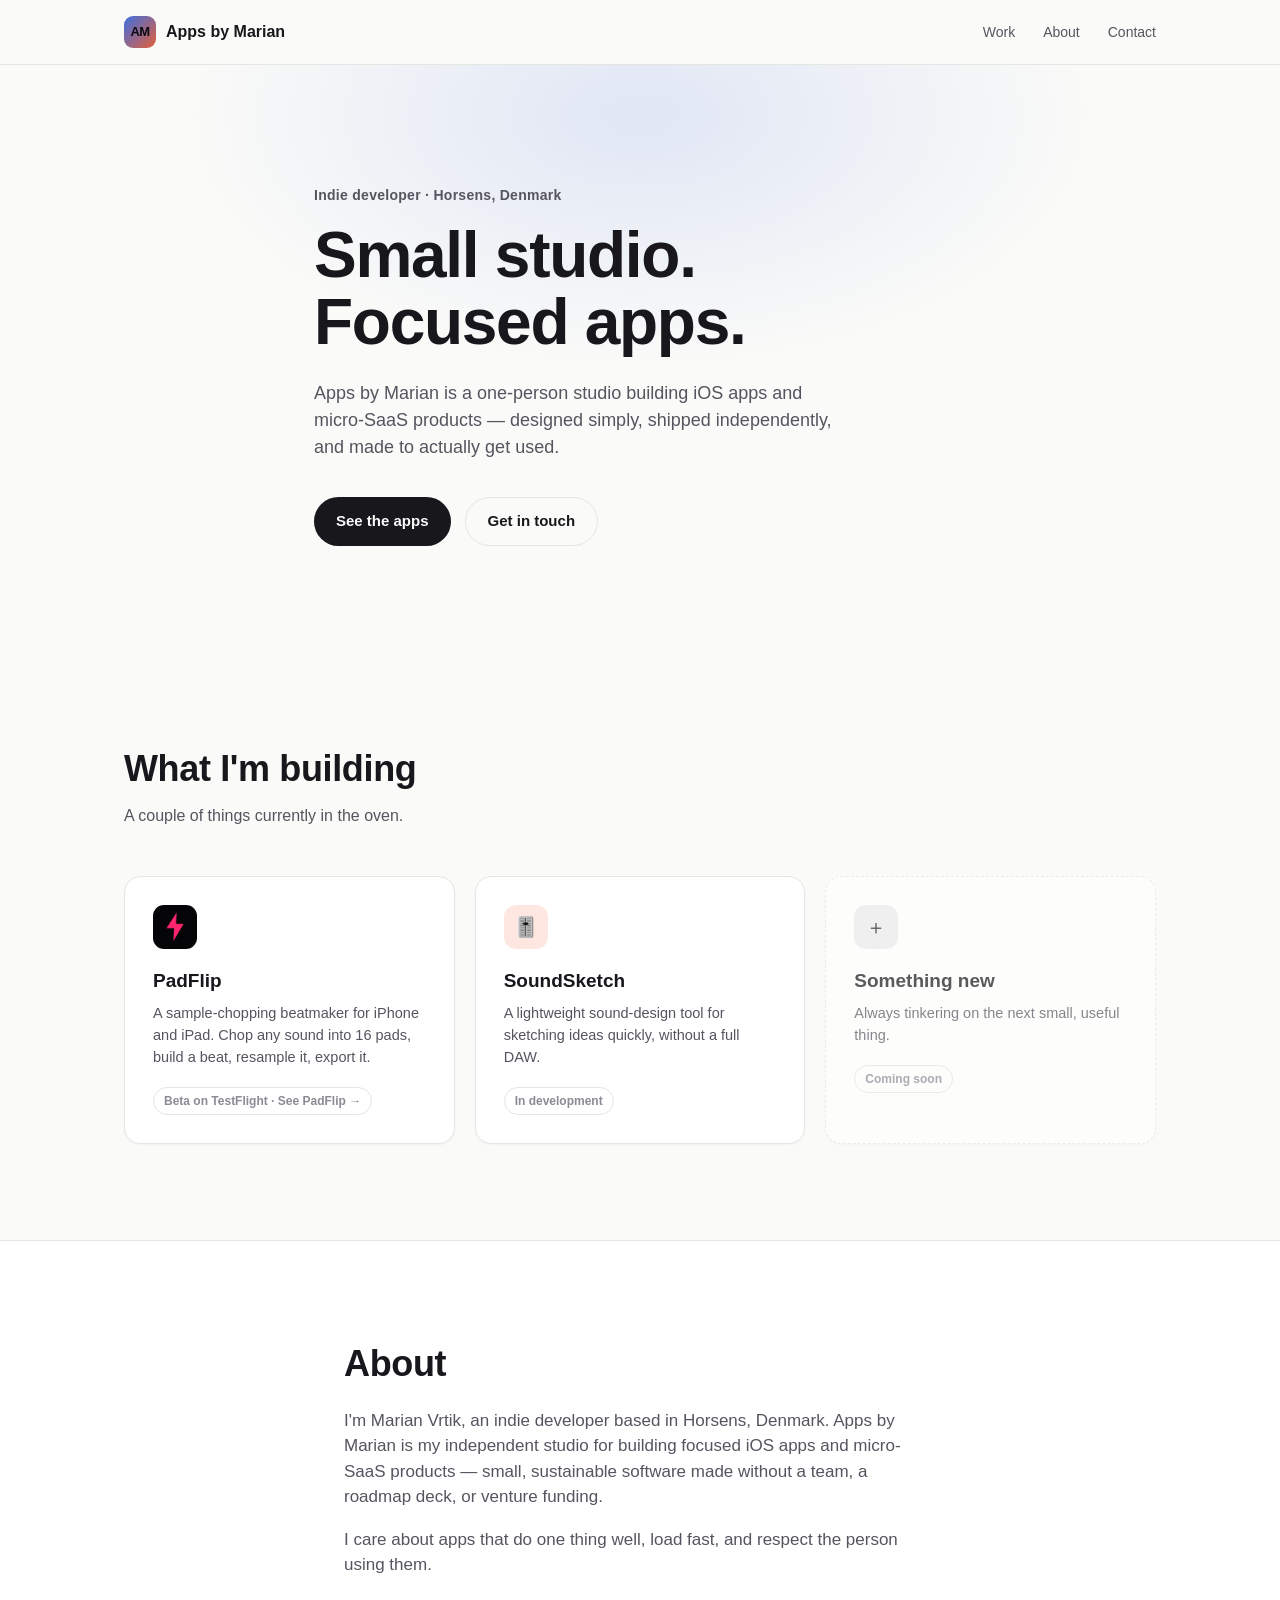
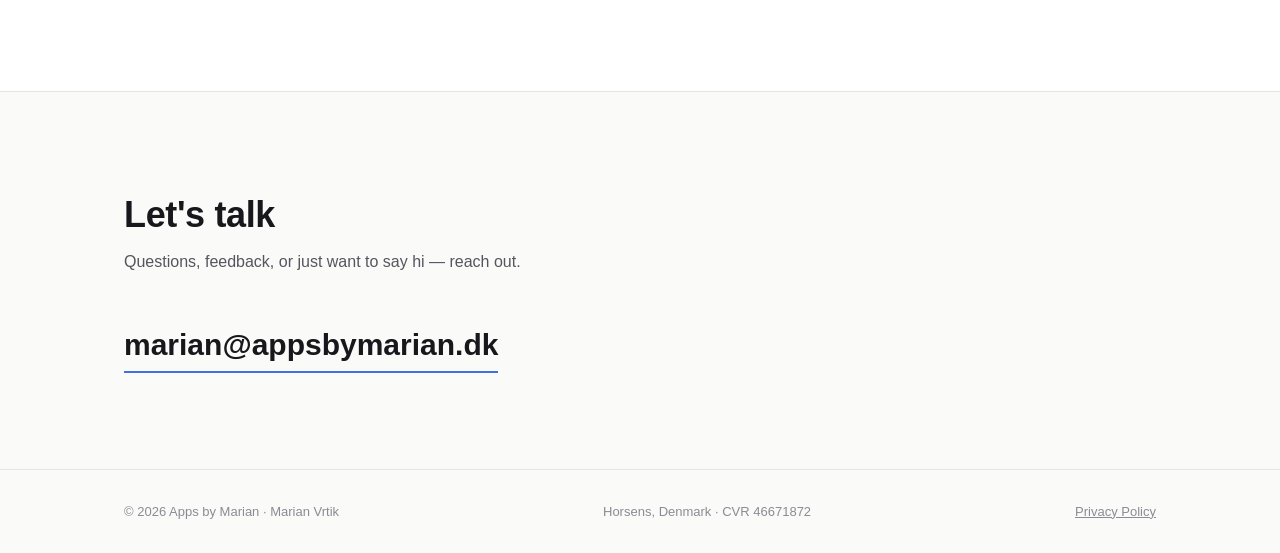
==== index.html @ f6932c94 "Open the PadFlip public beta: link the TestFlight invite" ====
<!DOCTYPE html>
<html lang="en">
<head>
<meta charset="UTF-8">
<meta name="viewport" content="width=device-width, initial-scale=1.0">
<title>Apps by Marian — Indie iOS Apps &amp; Micro-SaaS</title>
<meta name="description" content="Apps by Marian is an independent software studio run by Marian Vrtik, building iOS apps and micro-SaaS products from Horsens, Denmark.">
<link rel="icon" href="favicon.svg" type="image/svg+xml">
<link rel="stylesheet" href="style.css">
</head>
<body>

<header class="nav">
  <div class="wrap nav-inner">
    <a href="#top" class="brand">
      <span class="brand-mark">AM</span>
      <span class="brand-name">Apps by Marian</span>
    </a>
    <nav class="nav-links">
      <a href="#work">Work</a>
      <a href="#about">About</a>
      <a href="#contact">Contact</a>
    </nav>
  </div>
</header>

<main>

  <section id="top" class="hero">
    <div class="glow" aria-hidden="true"></div>
    <div class="wrap hero-inner">
      <p class="eyebrow">Indie developer · Horsens, Denmark</p>
      <h1>Small studio.<br>Focused apps.</h1>
      <p class="lede">
        Apps by Marian is a one-person studio building iOS apps and
        micro-SaaS products — designed simply, shipped independently,
        and made to actually get used.
      </p>
      <div class="cta-row">
        <a href="#work" class="btn btn-primary">See the apps</a>
        <a href="#contact" class="btn btn-ghost">Get in touch</a>
      </div>
    </div>
  </section>

  <section id="work" class="work">
    <div class="wrap">
      <h2>What I'm building</h2>
      <p class="section-sub">A couple of things currently in the oven.</p>

      <div class="card-grid">

        <a class="card card-link" href="padflip/">
          <img class="card-app-icon" src="padflip/assets/icon-512.png" alt="">
          <h3>PadFlip</h3>
          <p>A sample-chopping beatmaker for iPhone and iPad. Chop any sound into 16 pads, build a beat, resample it, export it.</p>
          <span class="status">Beta on TestFlight · See PadFlip →</span>
        </a>

        <article class="card">
          <div class="card-icon" style="--tint:#ff7a5c;">🎚️</div>
          <h3>SoundSketch</h3>
          <p>A lightweight sound-design tool for sketching ideas quickly, without a full DAW.</p>
          <span class="status">In development</span>
        </article>

        <article class="card card-placeholder">
          <div class="card-icon" style="--tint:#8f8f9a;">＋</div>
          <h3>Something new</h3>
          <p>Always tinkering on the next small, useful thing.</p>
          <span class="status">Coming soon</span>
        </article>

      </div>
    </div>
  </section>

  <section id="about" class="about">
    <div class="wrap about-inner">
      <div class="about-text">
        <h2>About</h2>
        <p>
          I'm Marian Vrtik, an indie developer based in Horsens, Denmark.
          Apps by Marian is my independent studio for building focused
          iOS apps and micro-SaaS products — small, sustainable software
          made without a team, a roadmap deck, or venture funding.
        </p>
        <p>
          I care about apps that do one thing well, load fast, and
          respect the person using them.
        </p>
      </div>
    </div>
  </section>

  <section id="contact" class="contact">
    <div class="wrap contact-inner">
      <h2>Let's talk</h2>
      <p class="section-sub">Questions, feedback, or just want to say hi — reach out.</p>
      <a class="email-link" href="mailto:marian@appsbymarian.dk">marian@appsbymarian.dk</a>
    </div>
  </section>

</main>

<footer class="site-footer">
  <div class="wrap footer-inner">
    <p>© <span id="year"></span> Apps by Marian · Marian Vrtik</p>
    <p>Horsens, Denmark · CVR 46671872</p>
    <p><a href="privacy-policy.html">Privacy Policy</a></p>
  </div>
</footer>

<script>
  document.getElementById('year').textContent = new Date().getFullYear();
</script>

</body>
</html>
---- style.css ----
:root {
  --bg: #fafaf8;
  --bg-elevated: #ffffff;
  --border: #e6e5e1;
  --text: #17171c;
  --text-dim: #55555f;
  --text-faint: #8b8b95;
  --accent: #3f6fe0;
  --accent-2: #e35f3c;
  --radius: 16px;
  --max-width: 1080px;
}

* { box-sizing: border-box; }

html { scroll-behavior: smooth; }

body {
  margin: 0;
  background: var(--bg);
  color: var(--text);
  font-family: -apple-system, BlinkMacSystemFont, "Segoe UI", Roboto, Helvetica, Arial, sans-serif;
  line-height: 1.5;
  -webkit-font-smoothing: antialiased;
}

.wrap {
  max-width: var(--max-width);
  margin: 0 auto;
  padding: 0 24px;
}

/* Nav */

.nav {
  position: sticky;
  top: 0;
  z-index: 10;
  background: rgba(250, 250, 248, 0.8);
  backdrop-filter: blur(10px);
  border-bottom: 1px solid var(--border);
}

.nav-inner {
  display: flex;
  align-items: center;
  justify-content: space-between;
  height: 64px;
}

.brand {
  display: flex;
  align-items: center;
  gap: 10px;
  text-decoration: none;
  color: var(--text);
  font-weight: 600;
}

.brand-mark {
  display: inline-flex;
  align-items: center;
  justify-content: center;
  width: 32px;
  height: 32px;
  border-radius: 9px;
  background: linear-gradient(135deg, var(--accent), var(--accent-2));
  color: #0b0b0f;
  font-size: 13px;
  font-weight: 800;
  letter-spacing: -0.5px;
}

.nav-links {
  display: flex;
  gap: 28px;
}

.nav-links a {
  color: var(--text-dim);
  text-decoration: none;
  font-size: 14px;
  font-weight: 500;
  transition: color 0.15s ease;
}

.nav-links a:hover { color: var(--text); }

/* Hero */

.hero {
  position: relative;
  padding: 120px 0 100px;
  overflow: hidden;
}

.glow {
  position: absolute;
  top: -200px;
  left: 50%;
  transform: translateX(-50%);
  width: 900px;
  height: 500px;
  background: radial-gradient(closest-side, rgba(63,111,224,0.14), transparent);
  pointer-events: none;
}

.hero-inner {
  position: relative;
  max-width: 700px;
}

.eyebrow {
  color: var(--text-dim);
  font-size: 14px;
  font-weight: 600;
  letter-spacing: 0.02em;
  margin: 0 0 16px;
}

.hero h1 {
  font-size: clamp(40px, 6vw, 64px);
  line-height: 1.05;
  letter-spacing: -0.02em;
  margin: 0 0 24px;
}

.lede {
  color: var(--text-dim);
  font-size: 18px;
  max-width: 520px;
  margin: 0 0 36px;
}

.cta-row {
  display: flex;
  gap: 14px;
  flex-wrap: wrap;
}

.btn {
  display: inline-flex;
  align-items: center;
  padding: 12px 22px;
  border-radius: 999px;
  font-size: 15px;
  font-weight: 600;
  text-decoration: none;
  transition: transform 0.15s ease, opacity 0.15s ease;
}

.btn:hover { transform: translateY(-1px); }

.btn-primary {
  background: var(--text);
  color: var(--bg);
}

.btn-ghost {
  background: transparent;
  color: var(--text);
  border: 1px solid var(--border);
}

.btn-ghost:hover { border-color: var(--text-faint); }

/* Sections */

section { padding: 96px 0; }

h2 {
  font-size: clamp(28px, 3.5vw, 36px);
  letter-spacing: -0.01em;
  margin: 0 0 8px;
}

.section-sub {
  color: var(--text-dim);
  font-size: 16px;
  margin: 0 0 48px;
}

/* Work */

.card-grid {
  display: grid;
  grid-template-columns: repeat(auto-fit, minmax(240px, 1fr));
  gap: 20px;
}

.card {
  background: var(--bg-elevated);
  border: 1px solid var(--border);
  border-radius: var(--radius);
  padding: 28px;
  box-shadow: 0 1px 2px rgba(23, 23, 28, 0.04);
  transition: border-color 0.15s ease, transform 0.15s ease, box-shadow 0.15s ease;
}

.card:hover {
  border-color: var(--text-faint);
  transform: translateY(-2px);
  box-shadow: 0 8px 20px rgba(23, 23, 28, 0.08);
}

.card-link {
  display: block;
  color: inherit;
  text-decoration: none;
}

.card-app-icon {
  display: block;
  width: 44px;
  height: 44px;
  border-radius: 11px;
  margin-bottom: 18px;
}

.card-placeholder {
  border-style: dashed;
  opacity: 0.7;
}

.card-icon {
  width: 44px;
  height: 44px;
  border-radius: 12px;
  display: flex;
  align-items: center;
  justify-content: center;
  font-size: 20px;
  background: color-mix(in srgb, var(--tint) 18%, transparent);
  margin-bottom: 18px;
}

.card h3 {
  margin: 0 0 8px;
  font-size: 19px;
}

.card p {
  margin: 0 0 18px;
  color: var(--text-dim);
  font-size: 14.5px;
}

.status {
  display: inline-block;
  font-size: 12px;
  font-weight: 600;
  color: var(--text-faint);
  border: 1px solid var(--border);
  border-radius: 999px;
  padding: 4px 10px;
}

/* About */

.about {
  border-top: 1px solid var(--border);
  border-bottom: 1px solid var(--border);
  background: var(--bg-elevated);
}

.about-inner { max-width: 640px; }

.about-text p {
  color: var(--text-dim);
  font-size: 17px;
}

/* Contact */

.contact-inner {
  text-align: left;
}

.email-link {
  display: inline-block;
  font-size: clamp(22px, 4vw, 30px);
  font-weight: 700;
  color: var(--text);
  text-decoration: none;
  border-bottom: 2px solid var(--accent);
  padding-bottom: 4px;
}

.email-link:hover { color: var(--accent); }

/* Footer */

.site-footer {
  border-top: 1px solid var(--border);
}

.footer-inner {
  padding: 32px 24px;
  display: flex;
  justify-content: space-between;
  flex-wrap: wrap;
  gap: 8px;
  color: var(--text-faint);
  font-size: 13px;
}

.footer-inner p { margin: 0; }

.footer-inner a {
  color: inherit;
  text-decoration: underline;
}

.footer-inner a:hover { color: var(--text); }

/* Policy pages */

.policy {
  padding-top: 64px;
}

.policy-inner { max-width: 700px; }

.policy-inner .back-link {
  display: inline-block;
  color: var(--text-dim);
  text-decoration: none;
  font-size: 14px;
  margin-bottom: 32px;
}

.policy-inner .back-link:hover { color: var(--text); }

.policy-inner h1 {
  font-size: clamp(30px, 4vw, 40px);
  letter-spacing: -0.01em;
  margin: 0 0 8px;
}

.policy-inner .updated-note {
  color: var(--text-faint);
  font-size: 14px;
  margin: 0 0 48px;
}

.policy-inner h2 {
  font-size: 21px;
  margin: 40px 0 12px;
}

.policy-inner p,
.policy-inner li {
  color: var(--text-dim);
  font-size: 16px;
  line-height: 1.65;
}

.policy-inner p { margin: 0 0 16px; }

.policy-inner ul {
  margin: 0 0 16px;
  padding-left: 22px;
}

.policy-inner li { margin-bottom: 8px; }

.policy-inner a { color: var(--accent); }

@media (max-width: 560px) {
  .nav-links { display: none; }
  .footer-inner { flex-direction: column; }
}
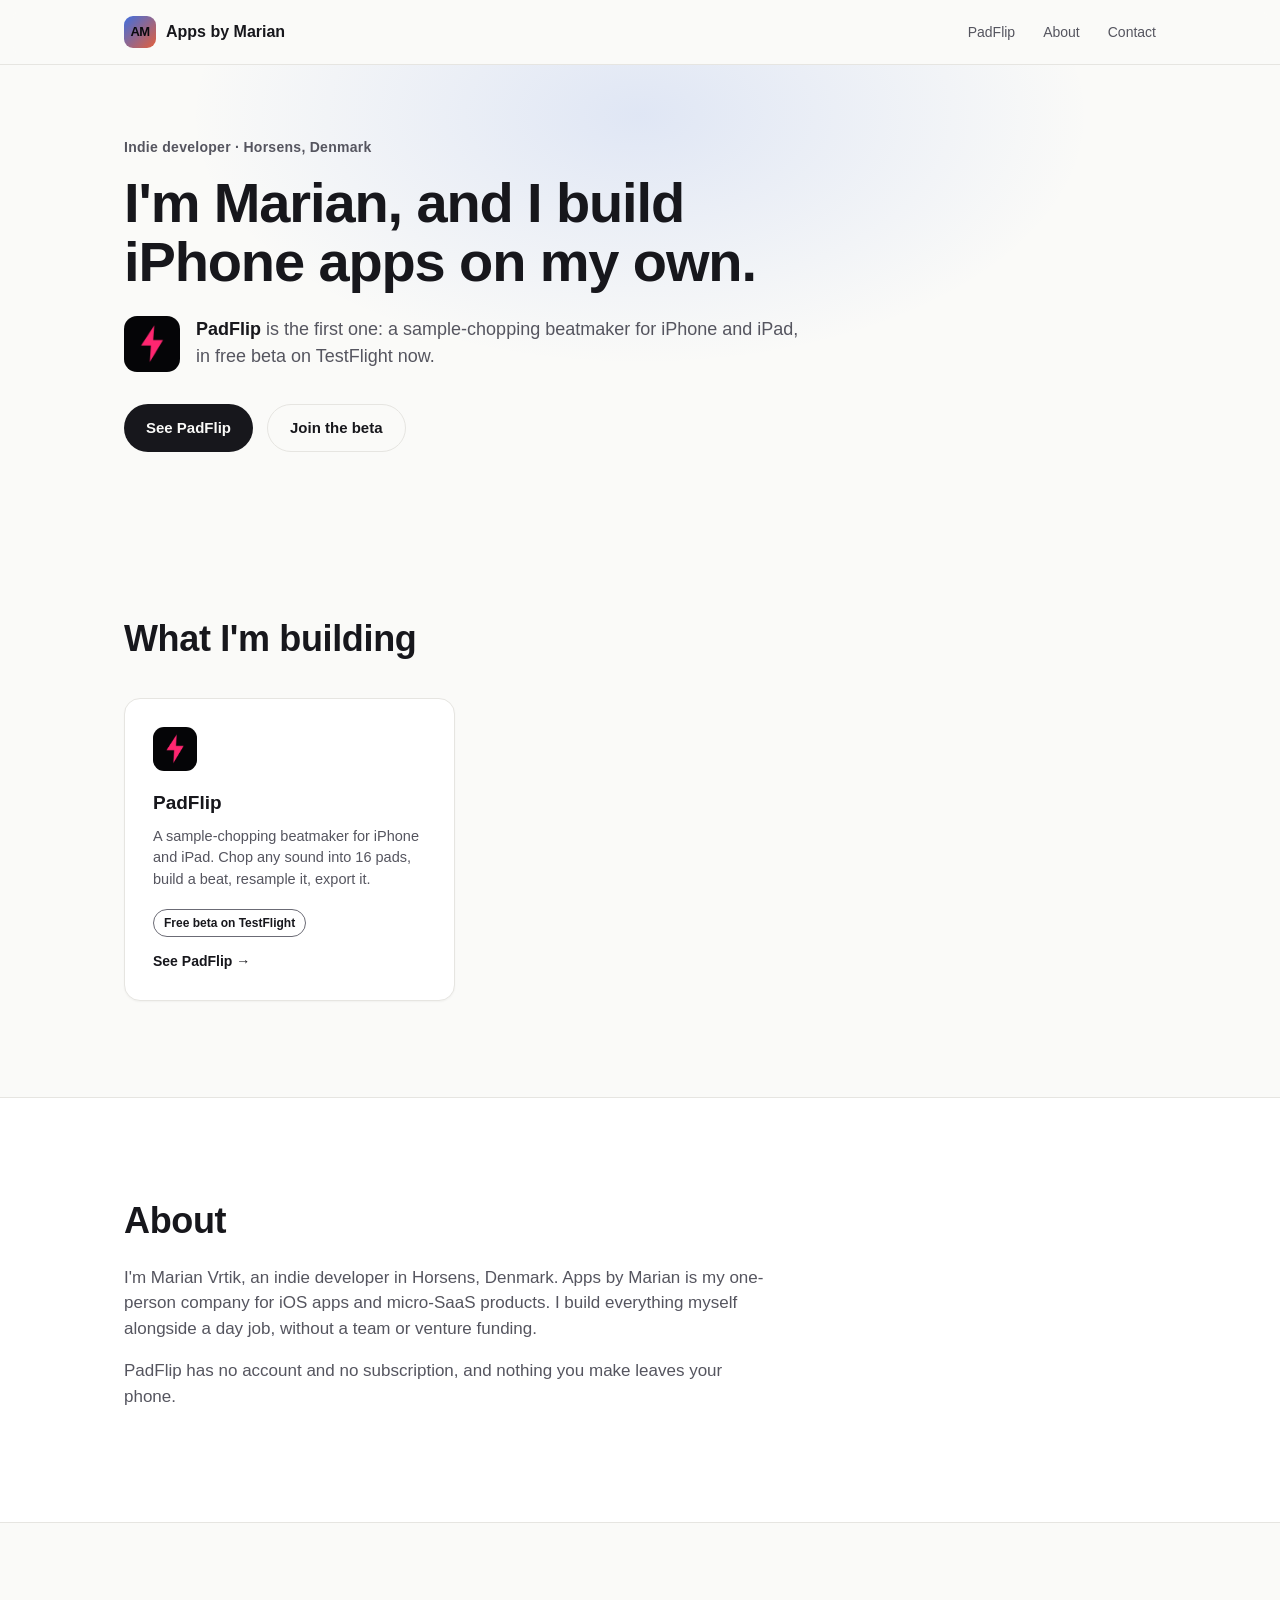
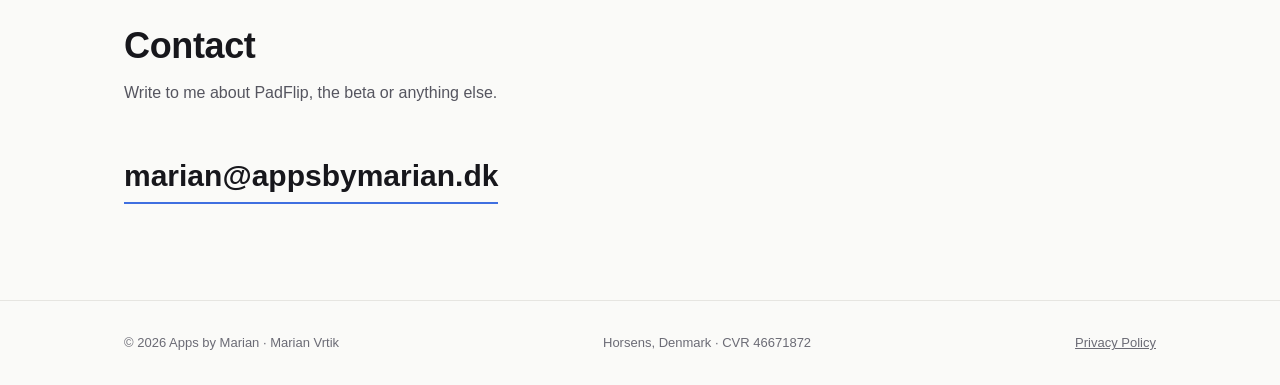
==== commit defd223e: "Landing page: lead with PadFlip, plainer copy, readable greys Put PadFlip and a TestFlight link in t" ====
--- a/index.html
+++ b/index.html
@@ -3,8 +3,12 @@
 <head>
 <meta charset="UTF-8">
 <meta name="viewport" content="width=device-width, initial-scale=1.0">
-<title>Apps by Marian — Indie iOS Apps &amp; Micro-SaaS</title>
-<meta name="description" content="Apps by Marian is an independent software studio run by Marian Vrtik, building iOS apps and micro-SaaS products from Horsens, Denmark.">
+<title>Apps by Marian · iPhone apps by Marian Vrtik</title>
+<meta name="description" content="Apps by Marian is Marian Vrtik's one-person software studio in Horsens, Denmark. In beta now: PadFlip, a sample-chopping beatmaker for iPhone and iPad.">
+<meta property="og:title" content="Apps by Marian">
+<meta property="og:description" content="Marian Vrtik's one-person software studio in Horsens, Denmark. In beta now: PadFlip, a sample-chopping beatmaker for iPhone and iPad.">
+<meta property="og:image" content="https://appsbymarian.dk/padflip/assets/icon-1024.png">
+<meta property="og:url" content="https://appsbymarian.dk/">
 <link rel="icon" href="favicon.svg" type="image/svg+xml">
 <link rel="stylesheet" href="style.css">
 </head>
@@ -17,7 +21,7 @@
       <span class="brand-name">Apps by Marian</span>
     </a>
     <nav class="nav-links">
-      <a href="#work">Work</a>
+      <a href="padflip/" class="keep">PadFlip</a>
       <a href="#about">About</a>
       <a href="#contact">Contact</a>
     </nav>
@@ -30,15 +34,17 @@
     <div class="glow" aria-hidden="true"></div>
     <div class="wrap hero-inner">
       <p class="eyebrow">Indie developer · Horsens, Denmark</p>
-      <h1>Small studio.<br>Focused apps.</h1>
-      <p class="lede">
-        Apps by Marian is a one-person studio building iOS apps and
-        micro-SaaS products — designed simply, shipped independently,
-        and made to actually get used.
+      <h1>I'm Marian, and I build iPhone apps on my own.</h1>
+      <p class="hero-app">
+        <img src="padflip/assets/icon-512.png" alt="" width="56" height="56">
+        <span>
+          <strong>PadFlip</strong> is the first one: a sample-chopping
+          beatmaker for iPhone and iPad, in free beta on TestFlight now.
+        </span>
       </p>
       <div class="cta-row">
-        <a href="#work" class="btn btn-primary">See the apps</a>
-        <a href="#contact" class="btn btn-ghost">Get in touch</a>
+        <a href="padflip/" class="btn btn-primary">See PadFlip</a>
+        <a href="https://testflight.apple.com/join/3ja1cPsu" class="btn btn-ghost">Join the beta</a>
       </div>
     </div>
   </section>
@@ -46,7 +52,6 @@
   <section id="work" class="work">
     <div class="wrap">
       <h2>What I'm building</h2>
-      <p class="section-sub">A couple of things currently in the oven.</p>
 
       <div class="card-grid">
 
@@ -54,22 +59,9 @@
           <img class="card-app-icon" src="padflip/assets/icon-512.png" alt="">
           <h3>PadFlip</h3>
           <p>A sample-chopping beatmaker for iPhone and iPad. Chop any sound into 16 pads, build a beat, resample it, export it.</p>
-          <span class="status">Beta on TestFlight · See PadFlip →</span>
+          <span class="status status-live">Free beta on TestFlight</span>
+          <span class="card-more">See PadFlip →</span>
         </a>
-
-        <article class="card">
-          <div class="card-icon" style="--tint:#ff7a5c;">🎚️</div>
-          <h3>SoundSketch</h3>
-          <p>A lightweight sound-design tool for sketching ideas quickly, without a full DAW.</p>
-          <span class="status">In development</span>
-        </article>
-
-        <article class="card card-placeholder">
-          <div class="card-icon" style="--tint:#8f8f9a;">＋</div>
-          <h3>Something new</h3>
-          <p>Always tinkering on the next small, useful thing.</p>
-          <span class="status">Coming soon</span>
-        </article>
 
       </div>
     </div>
@@ -80,14 +72,14 @@
       <div class="about-text">
         <h2>About</h2>
         <p>
-          I'm Marian Vrtik, an indie developer based in Horsens, Denmark.
-          Apps by Marian is my independent studio for building focused
-          iOS apps and micro-SaaS products — small, sustainable software
-          made without a team, a roadmap deck, or venture funding.
+          I'm Marian Vrtik, an indie developer in Horsens, Denmark.
+          Apps by Marian is my one-person company for iOS apps and
+          micro-SaaS products. I build everything myself alongside a day job,
+          without a team or venture funding.
         </p>
         <p>
-          I care about apps that do one thing well, load fast, and
-          respect the person using them.
+          PadFlip has no account and no subscription, and nothing you
+          make leaves your phone.
         </p>
       </div>
     </div>
@@ -95,8 +87,8 @@
 
   <section id="contact" class="contact">
     <div class="wrap contact-inner">
-      <h2>Let's talk</h2>
-      <p class="section-sub">Questions, feedback, or just want to say hi — reach out.</p>
+      <h2>Contact</h2>
+      <p class="section-sub">Write to me about PadFlip, the beta or anything else.</p>
       <a class="email-link" href="mailto:marian@appsbymarian.dk">marian@appsbymarian.dk</a>
     </div>
   </section>
--- a/style.css
+++ b/style.css
@@ -4,7 +4,7 @@
   --border: #e6e5e1;
   --text: #17171c;
   --text-dim: #55555f;
-  --text-faint: #8b8b95;
+  --text-faint: #6b6b75;
   --accent: #3f6fe0;
   --accent-2: #e35f3c;
   --radius: 16px;
@@ -77,6 +77,7 @@
 }
 
 .nav-links a {
+  padding-block: 12px;
   color: var(--text-dim);
   text-decoration: none;
   font-size: 14px;
@@ -90,7 +91,7 @@
 
 .hero {
   position: relative;
-  padding: 120px 0 100px;
+  padding: 72px 0 64px;
   overflow: hidden;
 }
 
@@ -107,8 +108,25 @@
 
 .hero-inner {
   position: relative;
-  max-width: 700px;
-}
+}
+
+.hero-inner > * { max-width: 680px; }
+
+.hero-app {
+  display: flex;
+  align-items: flex-start;
+  gap: 16px;
+  margin: 0 0 32px;
+  color: var(--text-dim);
+  font-size: 18px;
+}
+
+.hero-app img {
+  flex: none;
+  border-radius: 13px;
+}
+
+.hero-app strong { color: var(--text); }
 
 .eyebrow {
   color: var(--text-dim);
@@ -119,7 +137,8 @@
 }
 
 .hero h1 {
-  font-size: clamp(40px, 6vw, 64px);
+  font-size: clamp(36px, 5.5vw, 56px);
+  text-wrap: balance;
   line-height: 1.05;
   letter-spacing: -0.02em;
   margin: 0 0 24px;
@@ -184,8 +203,9 @@
 
 .card-grid {
   display: grid;
-  grid-template-columns: repeat(auto-fit, minmax(240px, 1fr));
+  grid-template-columns: repeat(auto-fill, minmax(min(300px, 100%), 1fr));
   gap: 20px;
+  margin-top: 32px;
 }
 
 .card {
@@ -217,23 +237,6 @@
   margin-bottom: 18px;
 }
 
-.card-placeholder {
-  border-style: dashed;
-  opacity: 0.7;
-}
-
-.card-icon {
-  width: 44px;
-  height: 44px;
-  border-radius: 12px;
-  display: flex;
-  align-items: center;
-  justify-content: center;
-  font-size: 20px;
-  background: color-mix(in srgb, var(--tint) 18%, transparent);
-  margin-bottom: 18px;
-}
-
 .card h3 {
   margin: 0 0 8px;
   font-size: 19px;
@@ -255,6 +258,23 @@
   padding: 4px 10px;
 }
 
+.status-live {
+  color: var(--text);
+  border-color: var(--text-faint);
+}
+
+.card-more {
+  display: block;
+  margin-top: 14px;
+  font-size: 14px;
+  font-weight: 600;
+}
+
+a:focus-visible {
+  outline: 2px solid var(--accent);
+  outline-offset: 3px;
+}
+
 /* About */
 
 .about {
@@ -263,7 +283,7 @@
   background: var(--bg-elevated);
 }
 
-.about-inner { max-width: 640px; }
+.about-text { max-width: 640px; }
 
 .about-text p {
   color: var(--text-dim);
@@ -307,6 +327,9 @@
 .footer-inner p { margin: 0; }
 
 .footer-inner a {
+  display: inline-block;
+  padding-block: 12px;
+  margin-block: -12px;
   color: inherit;
   text-decoration: underline;
 }
@@ -367,6 +390,6 @@
 .policy-inner a { color: var(--accent); }
 
 @media (max-width: 560px) {
-  .nav-links { display: none; }
+  .nav-links a:not(.keep) { display: none; }
   .footer-inner { flex-direction: column; }
 }
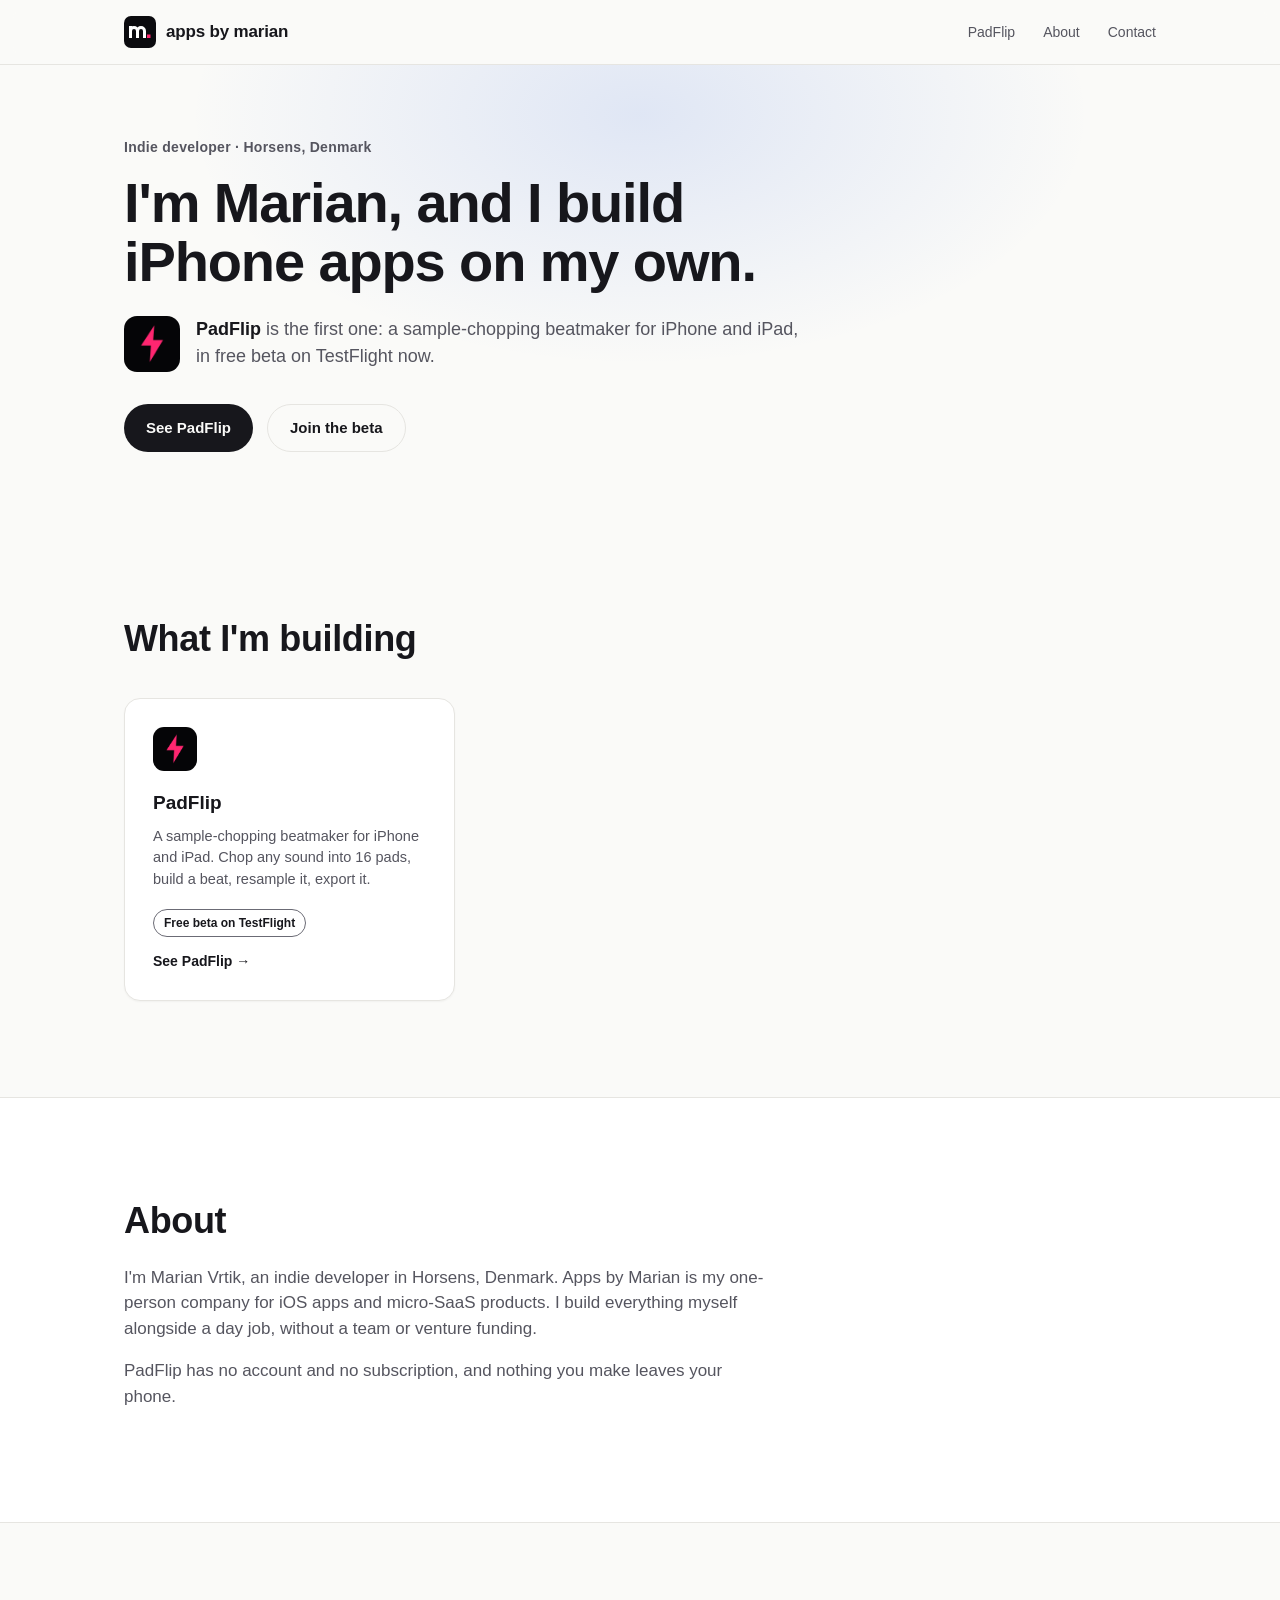
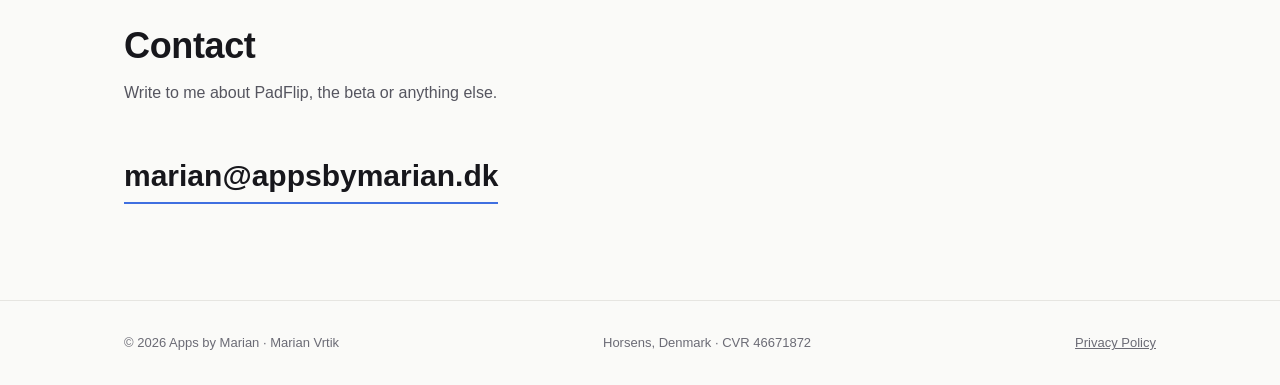
==== commit 6d74523c: "New studio mark: lowercase m tile with a pink square Replace the AM gradient tile in the header and " ====
--- a/index.html
+++ b/index.html
@@ -17,8 +17,8 @@
 <header class="nav">
   <div class="wrap nav-inner">
     <a href="#top" class="brand">
-      <span class="brand-mark">AM</span>
-      <span class="brand-name">Apps by Marian</span>
+      <svg class="brand-mark" viewBox="0 0 64 64" aria-hidden="true"><rect width="64" height="64" rx="14" fill="#0b0b0f"/><path d="M13 44V20M13 30a7 7 0 0 1 14 0v14M27 30a7 7 0 0 1 14 0v14" fill="none" stroke="#fff" stroke-width="6"/><rect x="46" y="37" width="7" height="7" fill="#FF2670"/></svg>
+      <span class="brand-name">apps by marian</span>
     </a>
     <nav class="nav-links">
       <a href="padflip/" class="keep">PadFlip</a>
--- a/style.css
+++ b/style.css
@@ -54,21 +54,15 @@
   gap: 10px;
   text-decoration: none;
   color: var(--text);
-  font-weight: 600;
+  font-size: 17px;
+  font-weight: 600;
+  letter-spacing: -0.01em;
 }
 
 .brand-mark {
-  display: inline-flex;
-  align-items: center;
-  justify-content: center;
+  display: block;
   width: 32px;
   height: 32px;
-  border-radius: 9px;
-  background: linear-gradient(135deg, var(--accent), var(--accent-2));
-  color: #0b0b0f;
-  font-size: 13px;
-  font-weight: 800;
-  letter-spacing: -0.5px;
 }
 
 .nav-links {
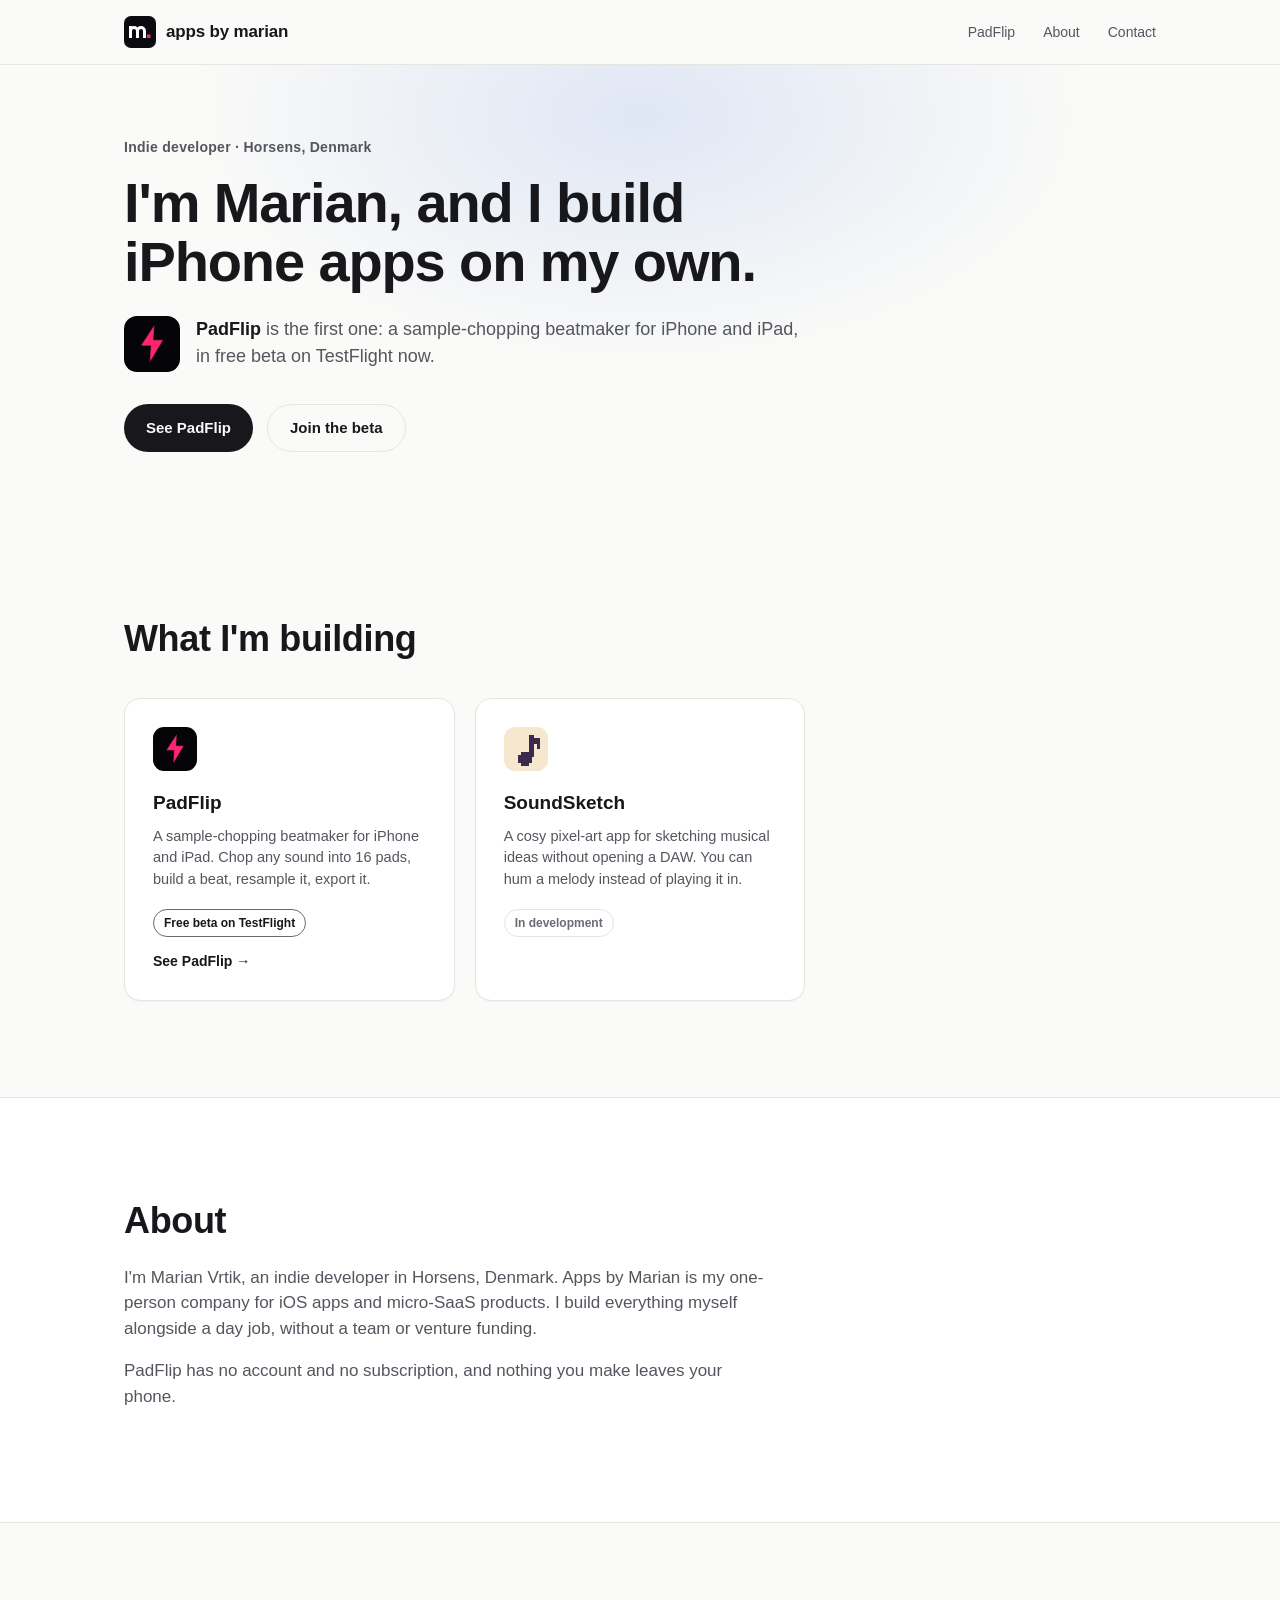
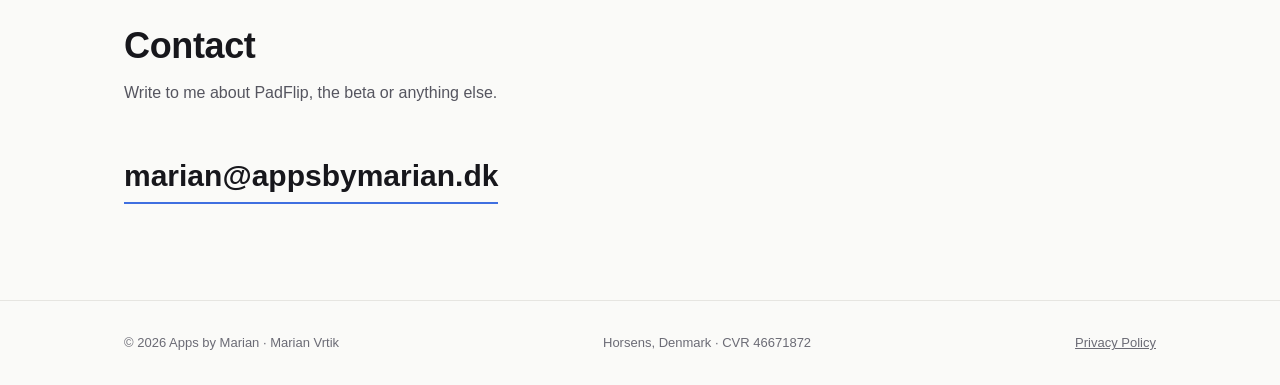
==== commit 88f680b8: "Add the SoundSketch card: in development, hum a melody, pixel art Only the PadFlip card lifts on hov" ====
--- a/index.html
+++ b/index.html
@@ -63,6 +63,13 @@
           <span class="card-more">See PadFlip →</span>
         </a>
 
+        <article class="card">
+          <svg class="card-app-icon" viewBox="0 0 16 16" shape-rendering="crispEdges" aria-hidden="true"><rect width="16" height="16" rx="3" fill="#f6e7cf"/><g fill="#3b2a4d"><rect x="9" y="3" width="2" height="8"/><rect x="11" y="4" width="2" height="2"/><rect x="12" y="6" width="1" height="2"/><rect x="5" y="10" width="5" height="3"/><rect x="6" y="9" width="3" height="1"/><rect x="6" y="13" width="3" height="1"/></g></svg>
+          <h3>SoundSketch</h3>
+          <p>A cosy pixel-art app for sketching musical ideas without opening a DAW. You can hum a melody instead of playing it in.</p>
+          <span class="status">In development</span>
+        </article>
+
       </div>
     </div>
   </section>
--- a/style.css
+++ b/style.css
@@ -211,7 +211,7 @@
   transition: border-color 0.15s ease, transform 0.15s ease, box-shadow 0.15s ease;
 }
 
-.card:hover {
+.card-link:hover {
   border-color: var(--text-faint);
   transform: translateY(-2px);
   box-shadow: 0 8px 20px rgba(23, 23, 28, 0.08);
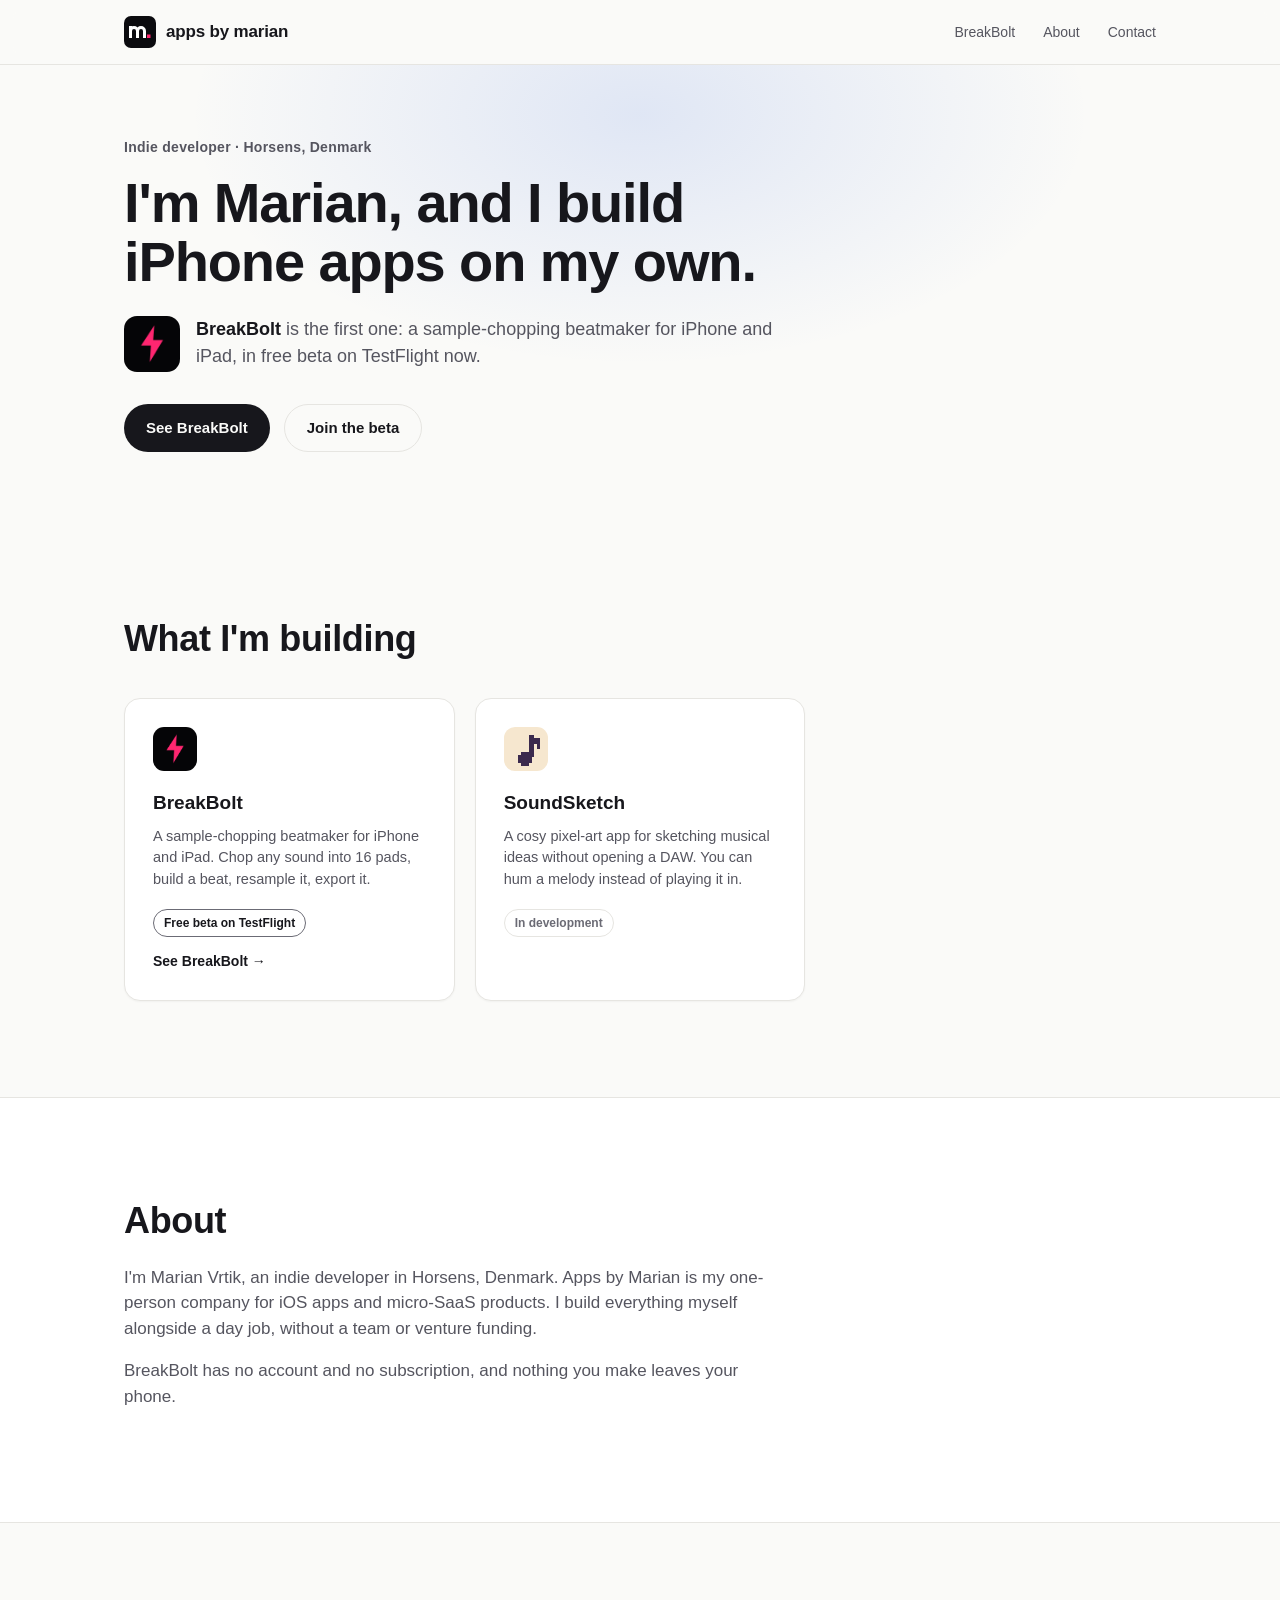
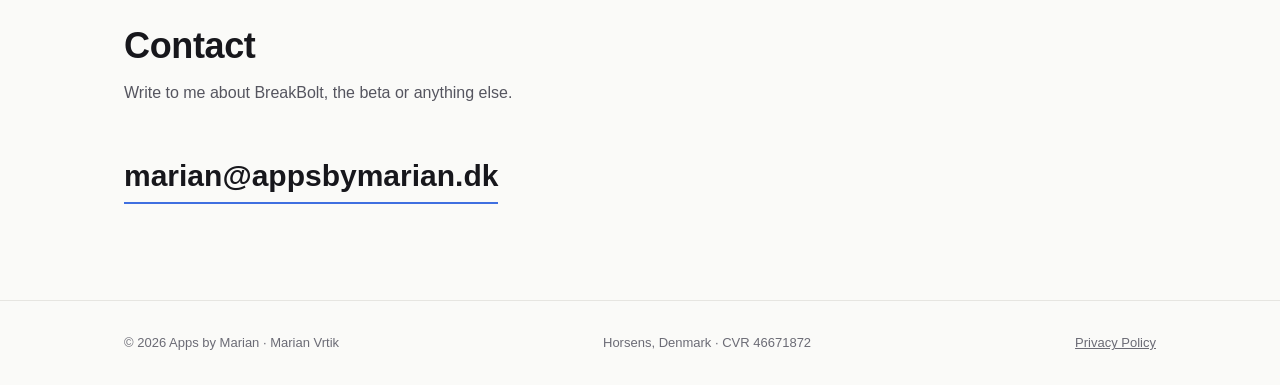
==== commit c9314307: "Rename PadFlip to BreakBolt on the site The app pages move from /padflip/ to /breakbolt/, with the v" ====
--- a/index.html
+++ b/index.html
@@ -4,10 +4,10 @@
 <meta charset="UTF-8">
 <meta name="viewport" content="width=device-width, initial-scale=1.0">
 <title>Apps by Marian · iPhone apps by Marian Vrtik</title>
-<meta name="description" content="Apps by Marian is Marian Vrtik's one-person software studio in Horsens, Denmark. In beta now: PadFlip, a sample-chopping beatmaker for iPhone and iPad.">
+<meta name="description" content="Apps by Marian is Marian Vrtik's one-person software studio in Horsens, Denmark. In beta now: BreakBolt, a sample-chopping beatmaker for iPhone and iPad.">
 <meta property="og:title" content="Apps by Marian">
-<meta property="og:description" content="Marian Vrtik's one-person software studio in Horsens, Denmark. In beta now: PadFlip, a sample-chopping beatmaker for iPhone and iPad.">
-<meta property="og:image" content="https://appsbymarian.dk/padflip/assets/icon-1024.png">
+<meta property="og:description" content="Marian Vrtik's one-person software studio in Horsens, Denmark. In beta now: BreakBolt, a sample-chopping beatmaker for iPhone and iPad.">
+<meta property="og:image" content="https://appsbymarian.dk/breakbolt/assets/icon-1024.png">
 <meta property="og:url" content="https://appsbymarian.dk/">
 <link rel="icon" href="favicon.svg" type="image/svg+xml">
 <link rel="stylesheet" href="style.css">
@@ -21,7 +21,7 @@
       <span class="brand-name">apps by marian</span>
     </a>
     <nav class="nav-links">
-      <a href="padflip/" class="keep">PadFlip</a>
+      <a href="breakbolt/" class="keep">BreakBolt</a>
       <a href="#about">About</a>
       <a href="#contact">Contact</a>
     </nav>
@@ -36,14 +36,14 @@
       <p class="eyebrow">Indie developer · Horsens, Denmark</p>
       <h1>I'm Marian, and I build iPhone apps on my own.</h1>
       <p class="hero-app">
-        <img src="padflip/assets/icon-512.png" alt="" width="56" height="56">
+        <img src="breakbolt/assets/icon-512.png" alt="" width="56" height="56">
         <span>
-          <strong>PadFlip</strong> is the first one: a sample-chopping
+          <strong>BreakBolt</strong> is the first one: a sample-chopping
           beatmaker for iPhone and iPad, in free beta on TestFlight now.
         </span>
       </p>
       <div class="cta-row">
-        <a href="padflip/" class="btn btn-primary">See PadFlip</a>
+        <a href="breakbolt/" class="btn btn-primary">See BreakBolt</a>
         <a href="https://testflight.apple.com/join/3ja1cPsu" class="btn btn-ghost">Join the beta</a>
       </div>
     </div>
@@ -55,12 +55,12 @@
 
       <div class="card-grid">
 
-        <a class="card card-link" href="padflip/">
-          <img class="card-app-icon" src="padflip/assets/icon-512.png" alt="">
-          <h3>PadFlip</h3>
+        <a class="card card-link" href="breakbolt/">
+          <img class="card-app-icon" src="breakbolt/assets/icon-512.png" alt="">
+          <h3>BreakBolt</h3>
           <p>A sample-chopping beatmaker for iPhone and iPad. Chop any sound into 16 pads, build a beat, resample it, export it.</p>
           <span class="status status-live">Free beta on TestFlight</span>
-          <span class="card-more">See PadFlip →</span>
+          <span class="card-more">See BreakBolt →</span>
         </a>
 
         <article class="card">
@@ -85,7 +85,7 @@
           without a team or venture funding.
         </p>
         <p>
-          PadFlip has no account and no subscription, and nothing you
+          BreakBolt has no account and no subscription, and nothing you
           make leaves your phone.
         </p>
       </div>
@@ -95,7 +95,7 @@
   <section id="contact" class="contact">
     <div class="wrap contact-inner">
       <h2>Contact</h2>
-      <p class="section-sub">Write to me about PadFlip, the beta or anything else.</p>
+      <p class="section-sub">Write to me about BreakBolt, the beta or anything else.</p>
       <a class="email-link" href="mailto:marian@appsbymarian.dk">marian@appsbymarian.dk</a>
     </div>
   </section>
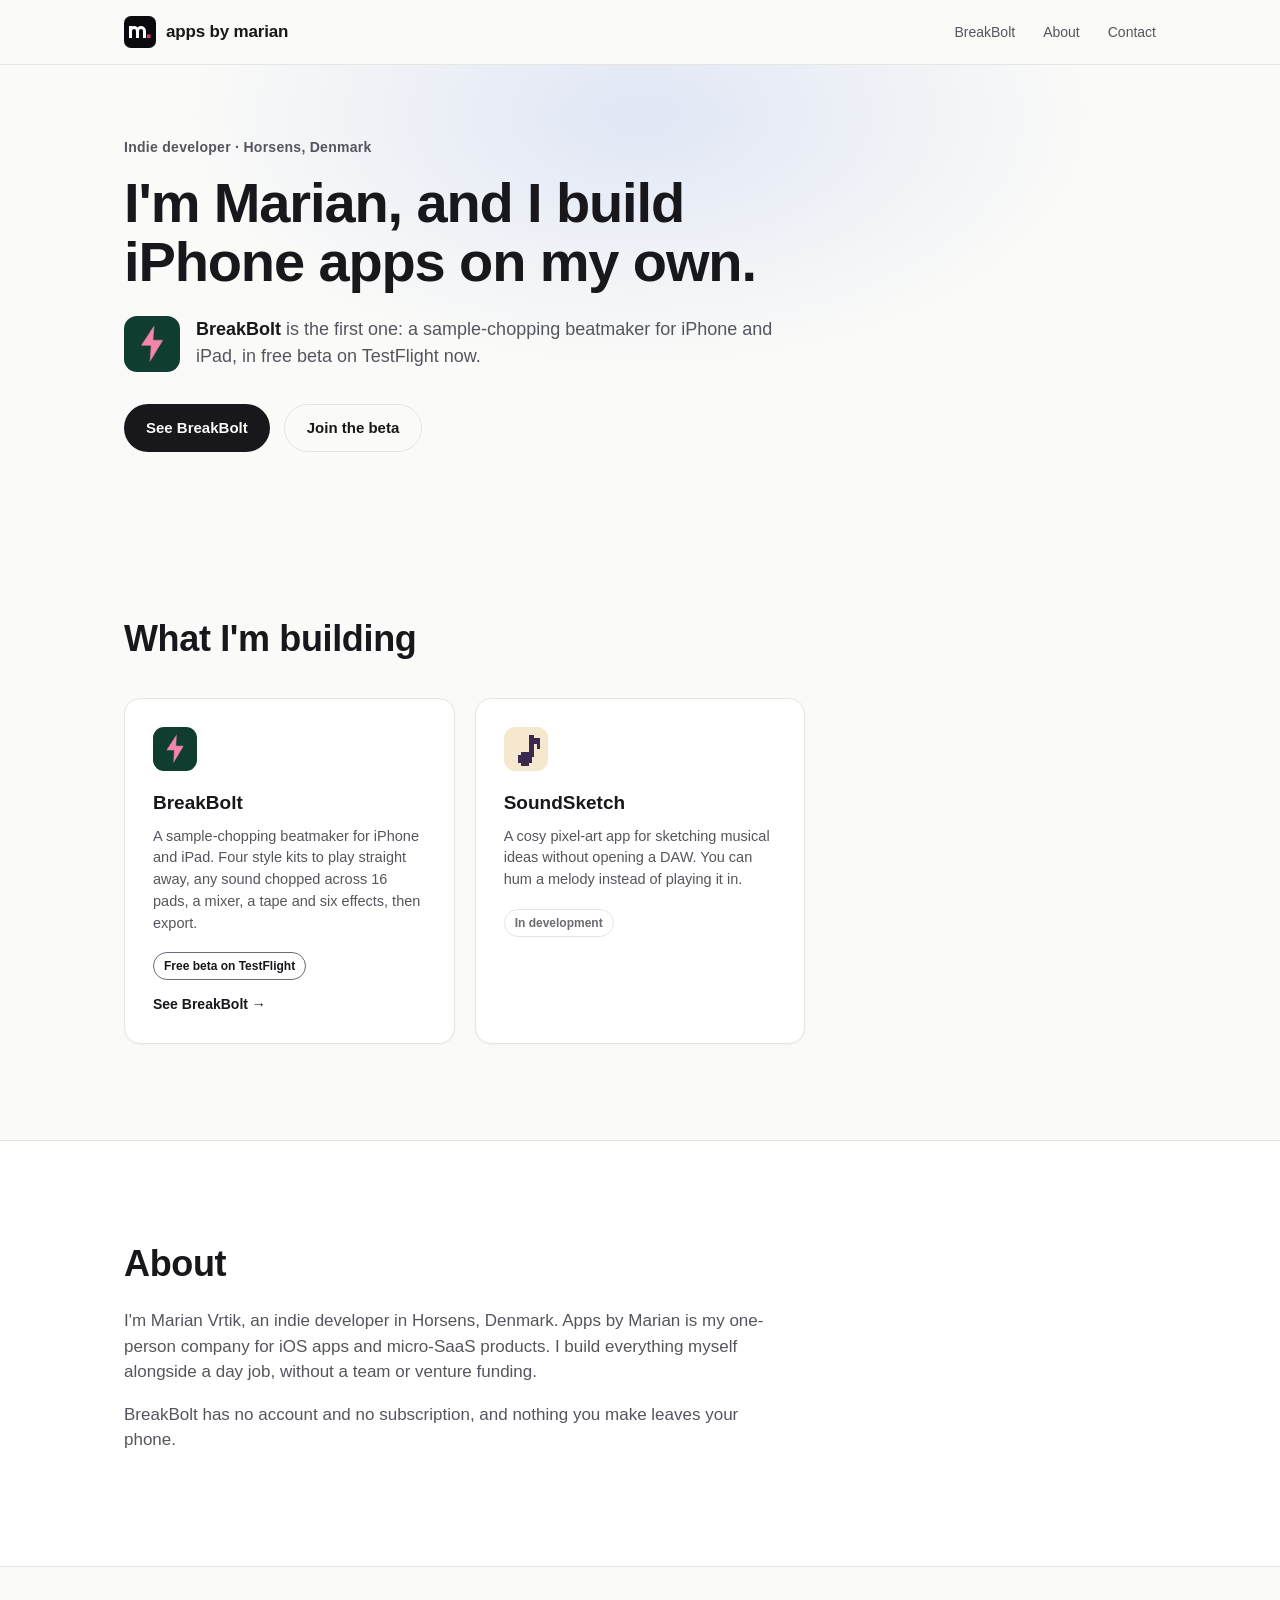
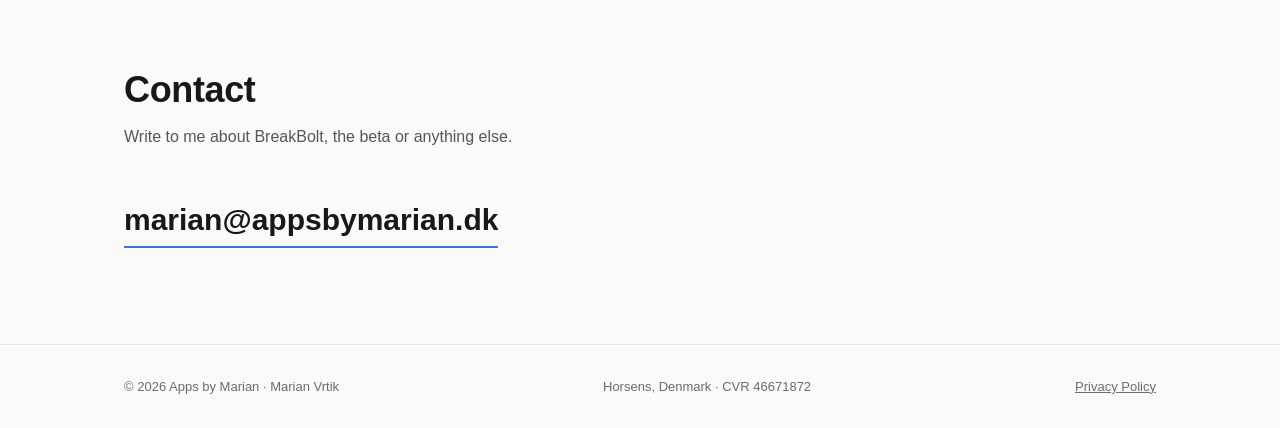
==== commit 3f9f2c7a: "BreakBolt site in the app's Green Machine look, with the new features. Deep green, cream and pink, B" ====
--- a/index.html
+++ b/index.html
@@ -58,7 +58,7 @@
         <a class="card card-link" href="breakbolt/">
           <img class="card-app-icon" src="breakbolt/assets/icon-512.png" alt="">
           <h3>BreakBolt</h3>
-          <p>A sample-chopping beatmaker for iPhone and iPad. Chop any sound into 16 pads, build a beat, resample it, export it.</p>
+          <p>A sample-chopping beatmaker for iPhone and iPad. Four style kits to play straight away, any sound chopped across 16 pads, a mixer, a tape and six effects, then export.</p>
           <span class="status status-live">Free beta on TestFlight</span>
           <span class="card-more">See BreakBolt →</span>
         </a>
